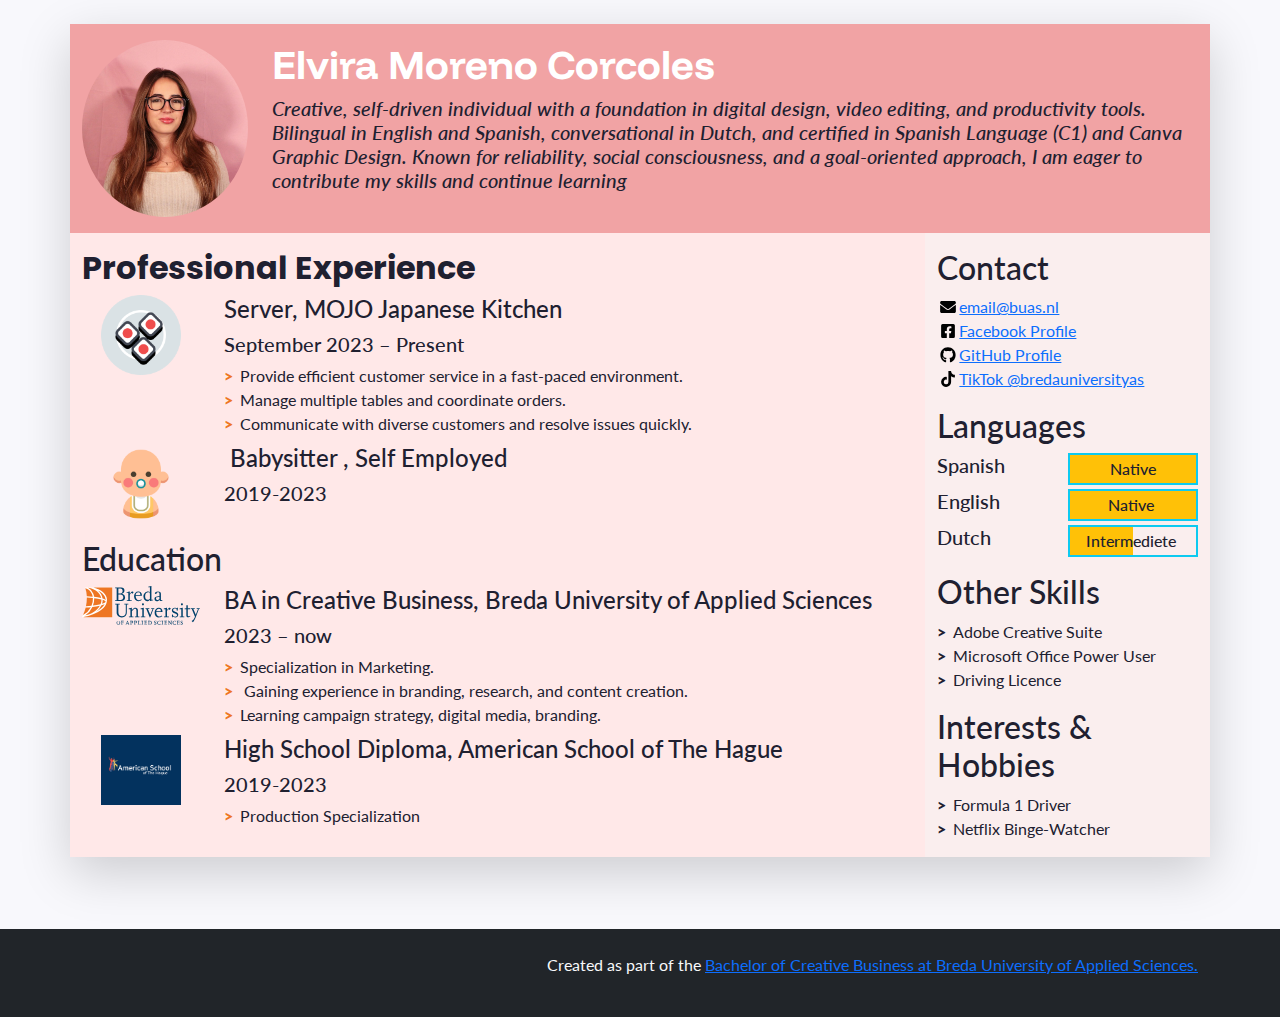
==== index.html @ a2d3be3c "Update index.html" ====
<!doctype html>
<html class="h-100" lang="en">
  
  <!-- An HTML document always starts with a "head", i.e. information about the page that isn't directly visible -->
  <head>
    <meta charset="utf-8">
    <meta name="viewport" content="width=device-width, initial-scale=1, shrink-to-fit=no">

    <!-- Links to the CSS styles from Bootstrap. -->
    <!-- -->
    <link href="https://cdn.jsdelivr.net/npm/bootstrap@5.3.3/dist/css/bootstrap.min.css" rel="stylesheet" integrity="sha384-QWTKZyjpPEjISv5WaRU9OFeRpok6YctnYmDr5pNlyT2bRjXh0JMhjY6hW+ALEwIH" crossorigin="anonymous">
    <!-- -->
<link rel="preconnect" href="https://fonts.googleapis.com">
<link rel="preconnect" href="https://fonts.gstatic.com" crossorigin>
<link href="https://fonts.googleapis.com/css2?family=Poppins&display=swap" rel="stylesheet">
	  
<link rel="preconnect" href="https://fonts.googleapis.com">
<link rel="preconnect" href="https://fonts.gstatic.com" crossorigin>
<link href="https://fonts.googleapis.com/css2?family=Funnel+Display:wght@300..800&display=swap" rel="stylesheet">
	  
    <!-- Links to our additional CSS styles -->
    <link rel="stylesheet" href="css/styles.css">

	  
    <title>Elvira Moreno Corcoles Resumé</title>
  </head>
  <!-- End of the head -->

  <!-- Start of the body, which contains everything visible on the page -->
  <body class="d-flex flex-column h-100 justify-content-between">

    <!--
      We use a Bootstrap container to align contents.
      The "container" class can be replaced by "container-fluid" to make a full width page.
      The "my-sm-4" class adds a margin (m) vertical (y) at sizes small (-sm-) and above, of 4 x 6 pixels
      The "resume-container" class doesn't come from Bootstrap, you can use it for your own styles
    -->
    <div class="container shadow-lg my-sm-4 resume-container">

      <!--
        <header> is a semantic element: it works exactly like <div>, but it gives information about the role of the code below.
        The "row" class is used for the Bootstrap grid.
      -->
      <header class="row resume-header justify-content-center">
        <!--
          A container to wrap around the portrait and align it. We use Bootstrap grid columns.
          This constrains the portrait to columns of decreasing sizes
        -->
        <div class="portrait-container col-5 col-sm-4 col-md-3 col-lg-2">
          <!--
            "w-100" makes sure the image takes the full width of the column it's in
            "rounded-circle" cuts a circle around the image

          -->
          <img class="w-100 rounded-circle my-3" src="images/cv-profile-image.jpg" alt="Portrait of Elvira Moreno" width="160">
        </div>
        <!--
          A container to wrap around your name and tagline. Full-width at small size, then columns of increasing size.
        -->
        <div class="col-12 col-sm-8 col-md-9 col-lg-10 my-3 header-content">
          <h1 class="cv-name">Elvira Moreno Corcoles</h1>
          <h5 class="fst-italic tagline">Creative, self-driven individual with a foundation in digital design, video editing, and productivity tools. Bilingual in English and Spanish, conversational in Dutch, and certified in Spanish Language (C1) and Canva Graphic Design. Known for reliability, social consciousness, and a goal-oriented approach, I am eager to contribute my skills and continue learning&nbsp;</h5>
        </div>
      </header>

      <!--
        Another row in the Bootstrap grid, for the rest of the résumé.
        Biography and other details will be on top of each other at sizes XS and S, then next to each other.
        Use the "flex-row-reverse" class here to swap the columns around.
      -->
      <div class="row resume-bottom">

        <!--
          <main> is another semantic element. It will contain biographical info (professional experience and education).
        -->
        <main class="col-md-7 col-lg-8 col-xl-9 resume-main">

          <!--
            <section> is yet another semantic element. The first one is for professional experience.
          -->
          <section class="my-3 biography-section">
            <h2 class="poppins-regular"><strong>Professional Experience</strong></h2>
            <!--
              Each list item (li) in the unordered list (ul) below will be one job.
              "list-unstyled" is a class that hides the bullet points of a list.
            -->
            <ul class="biography-list list-unstyled">

              <!-- Top item (generally the latest or most relevant) in professional experience -->
              <li class="biography-item row mb-2">
                <!-- We're using a grid inside a grid so we can align logos and text -->
                <div class="logo-container col-3 col-sm-2 col-md-3 col-lg-2">
                  <img class="biography-logo mw-100 d-block mx-auto" src="images/employers/plate-sushi.png" alt="Company logo" width="80">
                </div>
                <div class="biography-contents col-9 col-sm-10 col-md-9 col-lg-10">
                  <h4>Server, MOJO Japanese Kitchen</h4>
                  <h5>September 2023 – Present</h5>
                  <!-- Use the list below to talk about your achievements -->
                  <ul class="biography-details list-inline">
                    <li>Provide efficient customer service in a fast-paced environment.</li>
                    <li>Manage multiple tables and coordinate orders.</li>
                    <li>Communicate with diverse customers and resolve issues quickly.</li>
                  </ul>
                </div>
              </li>

              <!-- 2nd item in professional experience -->
              <li class="biography-item row mb-2">
                <div class="logo-container col-3 col-sm-2 col-md-3 col-lg-2">
                <!-- We're using a grid inside a grid so we can align logos and text -->
                  <img class="biography-logo mw-100 d-block mx-auto" src="images/employers/baby-icon.png" alt="Company logo" width="80">
                </div>
                <div class="biography-contents col-9 col-sm-10 col-md-9 col-lg-10">
                  <h4>&nbsp;Babysitter , Self Employed&nbsp;</h4>
                  <h5>2019-2023</h5>
                  <!-- This entry doesn't have a list of achievements, but you can copy-paste the one from above -->
                </div>
              </li>

            </ul>
          </section>

          <!-- We're done with jobs, let's move on to schools -->

          <section class="my-3 biography-section">
            <h2>Education</h2>
            <ul class="biography-list list-unstyled">

              <!-- Top item in education. And by "top", I mean a Bachelor in Creative Business at BUas. -->
              <li class="biography-item row mb-2">
                <div class="logo-container col-3 col-sm-2 col-md-3 col-lg-2">
                  <img class="biography-logo mw-100 d-block mx-auto" src="images/schools/logo-buas.svg" alt="School logo" width="120">
                </div>
                <div class="biography-contents col-9 col-sm-10 col-md-9 col-lg-10">
                  <h4>BA in Creative Business, Breda University of Applied Sciences</h4>
                  <h5>2023 –&nbsp;now</h5>
                  <!-- Use the list below to talk about minors, exchanges, extra-curricular activities. -->
                  <ul class="biography-details list-unstyled">
                    <li>Specialization in Marketing.&nbsp;&nbsp;</li>
                    <li>&nbsp;Gaining experience in branding, research, and content creation.</li>
                    <li>Learning campaign strategy, digital media, branding.</li>
                  </ul>
                </div>
              </li>

              <!-- 2nd item in education -->
              <li class="biography-item row mb-2">
                <div class="logo-container col-3 col-sm-2 col-md-3 col-lg-2">
                  <img class="biography-logo mw-100 d-block mx-auto" src="images/schools/ash-logo-blue.png" alt="School logo" width="80">
                </div>
                <div class="biography-contents col-9 col-sm-10 col-md-9 col-lg-10">
                  <h4>High School Diploma, American School of The Hague  &nbsp;</h4>
                  <h5>2019-2023</h5>
                  <ul class="biography-details list-unstyled">
                    <li>Production Specialization &nbsp;</li>
                  </ul>
                </div>
              </li>
            </ul>
          </section>

          <!-- This is the end of the "Education" section -->

        </main>

        <!--
          We're done with the first column.
          We now move on to the column with contact details, languages and other skills
          <aside> is also a semantic element.
        -->
        <aside class="col-md-5 col-lg-4 col-xl-3 resume-aside">

          <!-- The first block will be contact details -->
          <section class="my-3 aside-section">
            <h2>Contact</h2>
            <!--
              A list of all your contact details.
              There are more icons in the images/icons folder, have a look if you want to add your LinkedIn or TikTok profile.
              Be careful and only put channels through which you really want to be contacted.
              If your phone number is your personal one, you may want to remove it!
            -->
            <ul class="contact-list list-unstyled">
              <li class="contact-item">
                <a class="d-flex align-items-center" href="mailto:email@buas.nl" target="_blank">
                  <img class="contact-icon" src="images/icons/envelope.svg" alt="Email">
                  email@buas.nl
                </a>
              </li>
              <li class="contact-item">
                <a class="d-flex align-items-center" href="https://facebook.com/" target="_blank">
                  <img class="contact-icon" src="images/icons/facebook.svg" alt="Facebook">
                  Facebook Profile
                </a>
              </li>
              <li class="contact-item">
                <a class="d-flex align-items-center" href="https://github.com/" target="_blank">
                  <img class="contact-icon" src="images/icons/github.svg" alt="LinkedIn">
                  GitHub Profile
                </a>
              </li>
              <li class="contact-item">
                <a class="d-flex align-items-center" href="https://www.tiktok.com/@bredauniversityas" target="_blank">
                  <img class="contact-icon" src="images/icons/tiktok.svg" alt="Mobile Phone">
                  TikTok @bredauniversityas
                </a>
              </li>
            </ul>
          </section>

          <!-- End of contact details, moving on to languages -->

          <section class="my-3 aside-section">
            <h2>Languages</h2>
            <!-- Each item in the list is a language. Modify, add or remove depending on what you speak -->
            <ul class="language-list list-unstyled">
              <li class="language-item d-flex mb-1">
                <h5 class="language-name w-50">Spanish&nbsp;</h5>
                <div class="language-level w-50 border border-info border-2 position-relative">
                  <!-- The div below is a progress bar. Choose between w-25, w-50, w-75 and w-100 to show your level of fluency -->
                  <div class="language-progress position-absolute bg-warning h-100 w-100"></div>
                  <h6 class="position-absolute w-100 text-center top-0 py-1">Native</h6>
                </div>
              </li>
              <li class="language-item d-flex mb-1">
                <h5 class="language-name w-50">English</h5>
                <div class="language-level w-50 border border-info border-2 position-relative">
                  <!-- The div below is a progress bar. Choose between w-25, w-50, w-75 and w-100 to show your level of fluency -->
                  <div class="language-progress position-absolute bg-warning h-100 w-100"></div>
                  <h6 class="position-absolute w-100 text-center top-0 py-1">Native&nbsp;</h6>
                </div>
              </li>
              <li class="language-item d-flex mb-1">
                <h5 class="language-name w-50">Dutch&nbsp;</h5>
                
                <div class="language-level w-50 border border-info border-2 position-relative">
                  <!-- The div below is a progress bar. Choose between w-25, w-50, w-75 and w-100 to show your level of fluency -->
                  <div class="language-progress position-absolute bg-warning h-100 w-50"></div>
                  <h6 class="position-absolute w-100 text-center top-0 py-1">Intermediete&nbsp;</h6>
                </div>
              </li>
		    </ul>
             </section>
         
             
              
         
          

          <!-- End of contact details, moving on to other skills -->

          <section class="my-3 aside-section">
            <h2>Other Skills</h2>
            <ul class="skill-list list-unstyled">
              <li class="skill-item">Adobe Creative Suite</li>
              <li class="skill-item">Microsoft Office Power User</li>
              <li class="skill-item">Driving Licence</li>
            </ul>
          </section>

          <!-- End of other skills, moving on to interest and hobbies -->

          <section class="my-3 aside-section">
            <h2>Interests &amp; Hobbies</h2>
            <ul class="skill-list list-unstyled">
              <li class="skill-item">Formula 1 Driver</li>
              <li class="skill-item">Netflix Binge-Watcher</li>
            </ul>
          </section>

        </aside>
      </div>
    </div>

    <!-- And now, a footer! -->
    <footer class="bg-dark mt-sm-5 py-4 text-light">
      <p class="container text-end">
        Created as part of the <a href="https://www.buas.nl/en/programmes/creative-business" target="_blank">Bachelor of Creative Business at Breda University of Applied Sciences.</a>
      </p>
    </footer>

  </body>
</html>
---- css/styles.css ----
/* Use this file to use your own styles*/

/* Import declaration to use Google Fonts - check https://fonts.google.com/ for details */
@import url('https://fonts.googleapis.com/css2?family=Lato:ital,wght@0,400;0,700;1,400;1,700&display=swap');

/* Styles for the body */

body {
	font-family: Lato, "Open Sans", Roboto, "Segoe UI", "Helvetica Neue", Helvetica, Arial, sans-serif;
	color: #202030;
	background-color: #f8f8fc;
}
.poppins-regular {
  font-family: "Poppins", sans-serif;
  font-weight: 400;
  font-style: normal;
}

.cv-name {
  font-family: "Funnel Display", sans-serif;
  font-optical-sizing: auto;
  font-weight: bold;
  font-style: normal;
  color: white;
}
/* Styles for custom classes in the document. (There are more, try to find them out!) */

.resume-header {
    background-color: #F1A3A4;
}

.resume-main {
	background-color: #FFE8E8;
}

.resume-aside {
	background-color: #FAEEEE;
}

/* Styles for lists in the document */

.biography-details li::before, .skill-list li::before {
	content: ">";
	font-weight: 800;
	display: inline-block;
	width: 1em;
	margin-left: -1em;
}

.biography-details li::before {
	color: #EE7623;
}

.biography-details li, .skill-list li {
	padding-left: 1em;
}

/* Styles for contact icons */

.contact-icon {
	height: 1em;
	flex-basis: 1.4em;
}
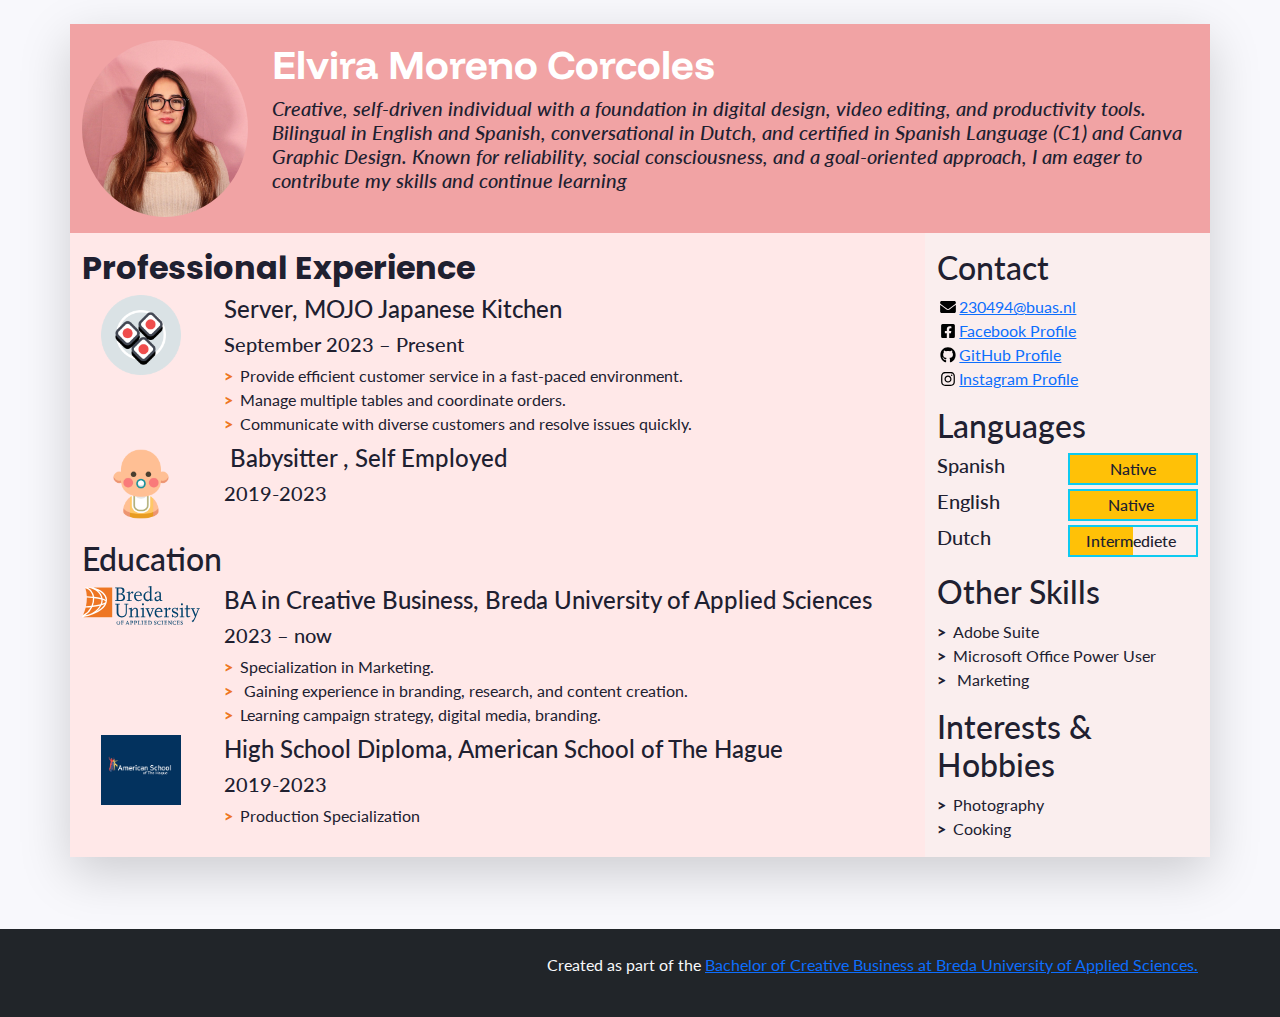
==== commit 567583dc: "fixed the issue" ====
--- a/index.html
+++ b/index.html
@@ -181,27 +181,27 @@
             -->
             <ul class="contact-list list-unstyled">
               <li class="contact-item">
-                <a class="d-flex align-items-center" href="mailto:email@buas.nl" target="_blank">
+                <a class="d-flex align-items-center" href="230494@buas.nl" target="_blank">
                   <img class="contact-icon" src="images/icons/envelope.svg" alt="Email">
-                  email@buas.nl
-                </a>
-              </li>
-              <li class="contact-item">
-                <a class="d-flex align-items-center" href="https://facebook.com/" target="_blank">
+                230494@buas.nl
+              </a>
+              </li>
+              <li class="contact-item">
+                <a class="d-flex align-items-center" href="https://www.facebook.com/share/15enPaR14d/?mibextid=wwXIfr" target="_blank">
                   <img class="contact-icon" src="images/icons/facebook.svg" alt="Facebook">
                   Facebook Profile
                 </a>
               </li>
               <li class="contact-item">
-                <a class="d-flex align-items-center" href="https://github.com/" target="_blank">
+                <a class="d-flex align-items-center" href="https://github.com/emorenoc2" target="_blank">
                   <img class="contact-icon" src="images/icons/github.svg" alt="LinkedIn">
                   GitHub Profile
                 </a>
               </li>
               <li class="contact-item">
-                <a class="d-flex align-items-center" href="https://www.tiktok.com/@bredauniversityas" target="_blank">
-                  <img class="contact-icon" src="images/icons/tiktok.svg" alt="Mobile Phone">
-                  TikTok @bredauniversityas
+                <a class="d-flex align-items-center" href="https://www.instagram.com/elviramoreno.c?igsh=MTI4cG92dXI2YWd1Ng%3D%3D&utm_source=qr" target="_blank">
+                  <img class="contact-icon" src="images/icons/instagram.svg" alt="Mobile Phone">
+                  Instagram Profile
                 </a>
               </li>
             </ul>
@@ -251,9 +251,9 @@
           <section class="my-3 aside-section">
             <h2>Other Skills</h2>
             <ul class="skill-list list-unstyled">
-              <li class="skill-item">Adobe Creative Suite</li>
+              <li class="skill-item">Adobe Suite </li>
               <li class="skill-item">Microsoft Office Power User</li>
-              <li class="skill-item">Driving Licence</li>
+              <li class="skill-item">&nbsp;Marketing&nbsp;</li>
             </ul>
           </section>
 
@@ -262,8 +262,8 @@
           <section class="my-3 aside-section">
             <h2>Interests &amp; Hobbies</h2>
             <ul class="skill-list list-unstyled">
-              <li class="skill-item">Formula 1 Driver</li>
-              <li class="skill-item">Netflix Binge-Watcher</li>
+              <li class="skill-item">Photography&nbsp;</li>
+              <li class="skill-item">Cooking&nbsp;</li>
             </ul>
           </section>
 
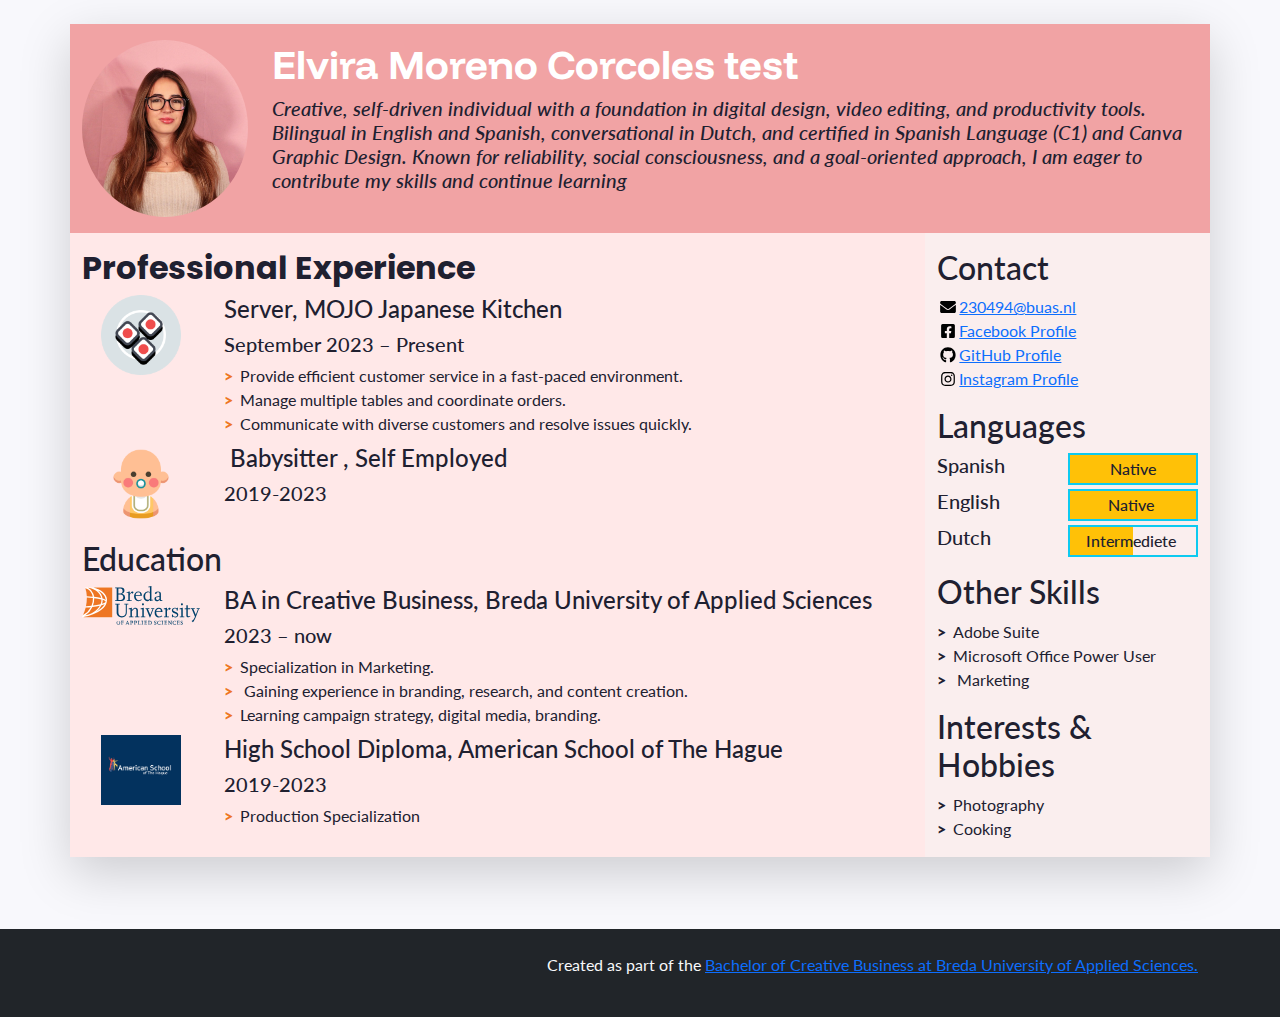
==== commit f7a53061: "testing" ====
--- a/index.html
+++ b/index.html
@@ -58,7 +58,7 @@
           A container to wrap around your name and tagline. Full-width at small size, then columns of increasing size.
         -->
         <div class="col-12 col-sm-8 col-md-9 col-lg-10 my-3 header-content">
-          <h1 class="cv-name">Elvira Moreno Corcoles</h1>
+          <h1 class="cv-name">Elvira Moreno Corcoles test</h1>
           <h5 class="fst-italic tagline">Creative, self-driven individual with a foundation in digital design, video editing, and productivity tools. Bilingual in English and Spanish, conversational in Dutch, and certified in Spanish Language (C1) and Canva Graphic Design. Known for reliability, social consciousness, and a goal-oriented approach, I am eager to contribute my skills and continue learning&nbsp;</h5>
         </div>
       </header>
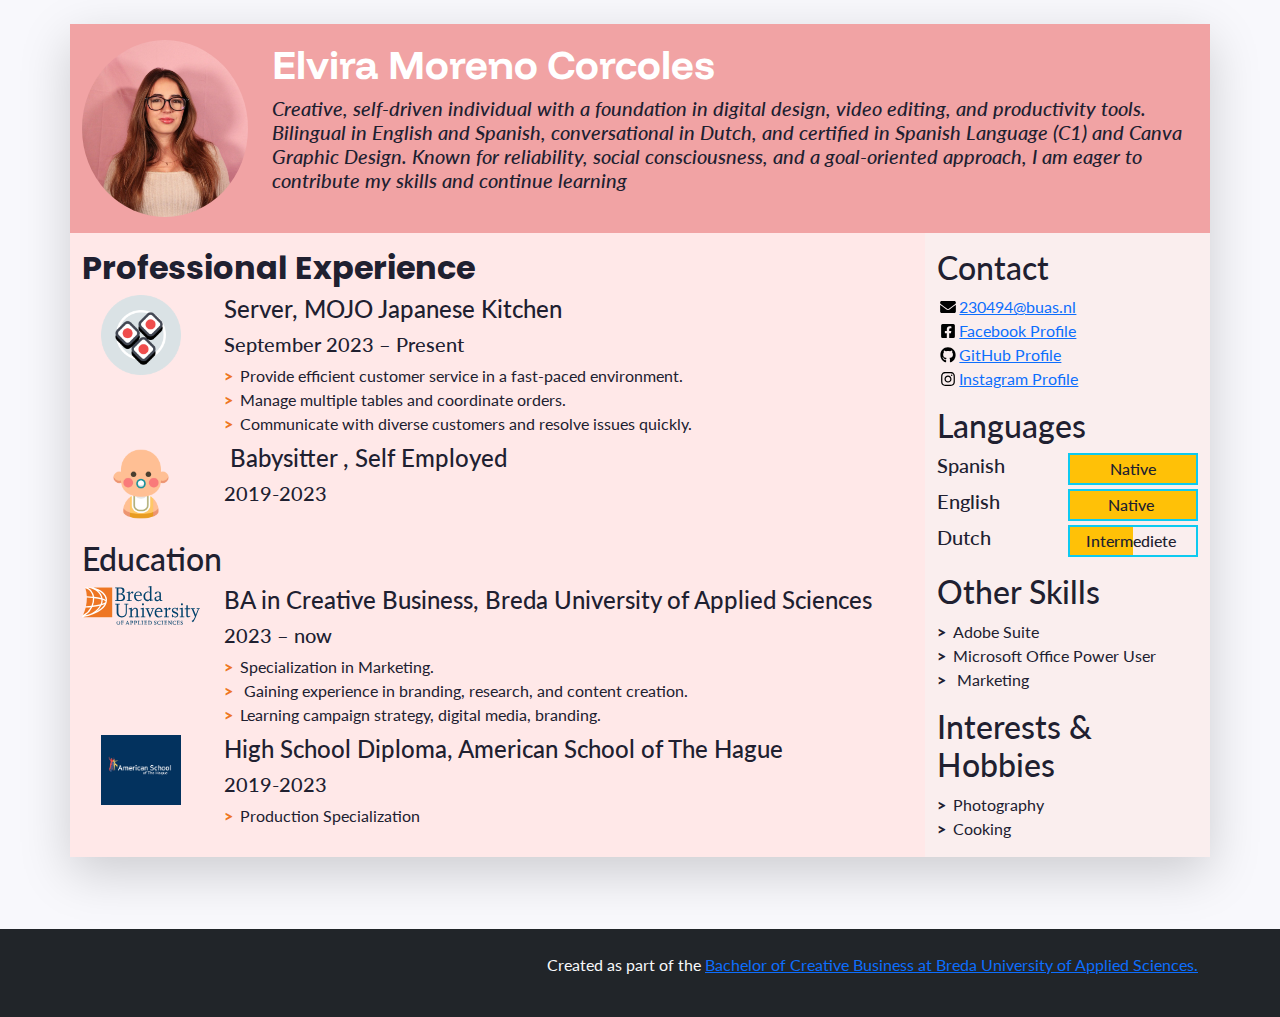
==== commit 9778f28e: "fixing email link" ====
--- a/index.html
+++ b/index.html
@@ -58,7 +58,7 @@
           A container to wrap around your name and tagline. Full-width at small size, then columns of increasing size.
         -->
         <div class="col-12 col-sm-8 col-md-9 col-lg-10 my-3 header-content">
-          <h1 class="cv-name">Elvira Moreno Corcoles test</h1>
+          <h1 class="cv-name">Elvira Moreno Corcoles</h1>
           <h5 class="fst-italic tagline">Creative, self-driven individual with a foundation in digital design, video editing, and productivity tools. Bilingual in English and Spanish, conversational in Dutch, and certified in Spanish Language (C1) and Canva Graphic Design. Known for reliability, social consciousness, and a goal-oriented approach, I am eager to contribute my skills and continue learning&nbsp;</h5>
         </div>
       </header>
@@ -181,7 +181,7 @@
             -->
             <ul class="contact-list list-unstyled">
               <li class="contact-item">
-                <a class="d-flex align-items-center" href="230494@buas.nl" target="_blank">
+                <a class="d-flex align-items-center" href="mailto:230494@buas.nl" target="_blank">
                   <img class="contact-icon" src="images/icons/envelope.svg" alt="Email">
                 230494@buas.nl
               </a>
